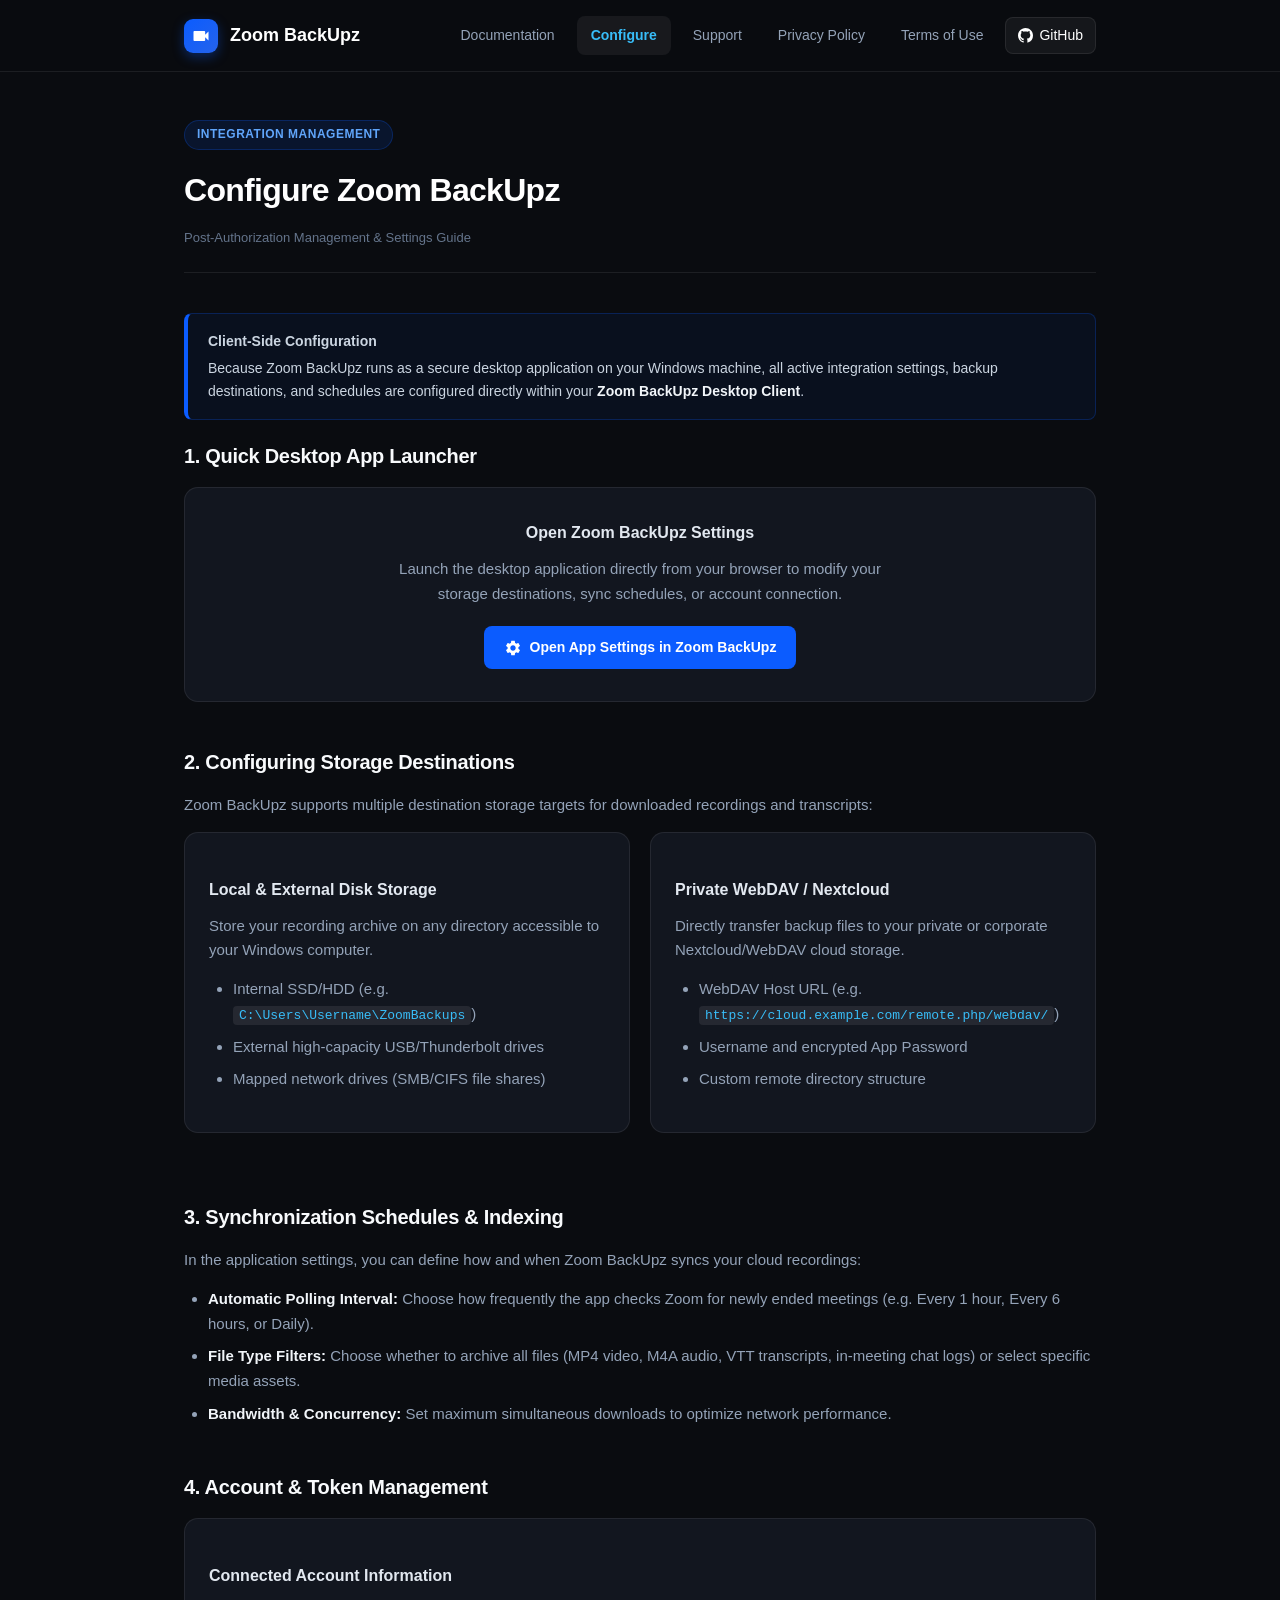
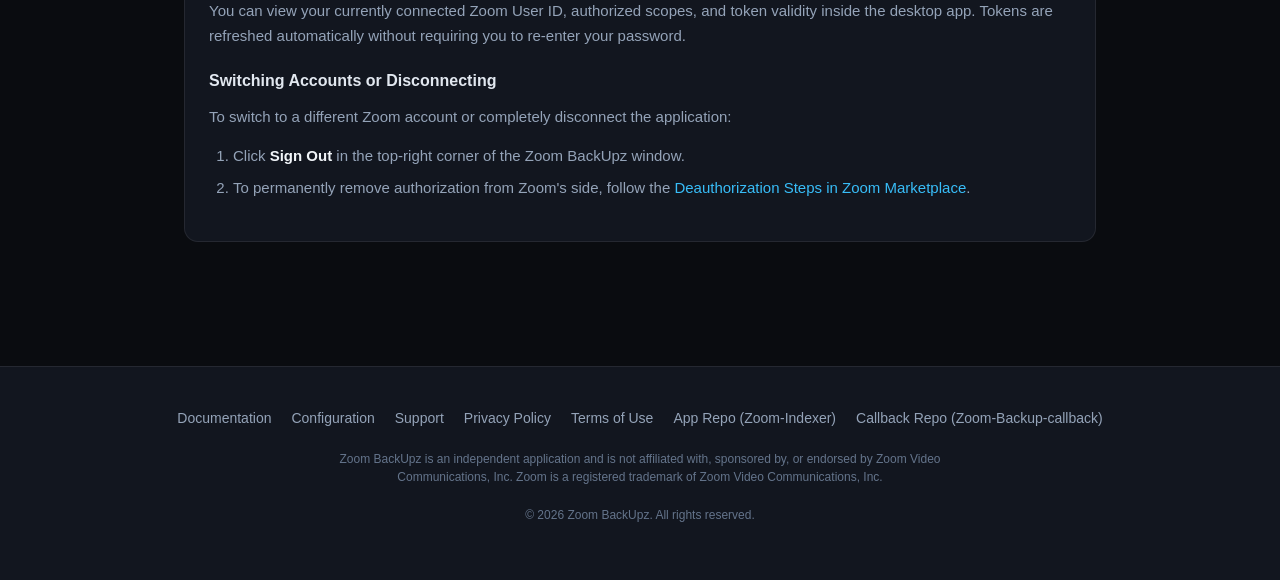
==== configure.html @ b67bf3a8 "Add production-ready Zoom Marketplace compliance pages and cross-link with main Zoom-Indexer repo" ====
<!DOCTYPE html>
<html lang="en">
<head>
  <meta charset="UTF-8" />
  <meta name="viewport" content="width=device-width, initial-scale=1.0" />
  <title>Configure Integration — Zoom BackUpz</title>
  <link rel="stylesheet" href="/style.css" />
</head>
<body>
  <header>
    <div class="header-container">
      <a href="/" class="brand">
        <div class="brand-icon">
          <svg viewBox="0 0 24 24"><path d="M17 10.5V7c0-.55-.45-1-1-1H4c-.55 0-1 .45-1 1v10c0 .55.45 1 1 1h12c.55 0 1-.45 1-1v-3.5l4 4v-11l-4 4z"/></svg>
        </div>
        <span>Zoom BackUpz</span>
      </a>
      <nav>
        <a href="/docs">Documentation</a>
        <a href="/configure" class="active">Configure</a>
        <a href="/support">Support</a>
        <a href="/privacy">Privacy Policy</a>
        <a href="/terms">Terms of Use</a>
        <a href="https://github.com/JTyrell/Zoom-Indexer" target="_blank" rel="noopener" class="github-link">
          <svg width="15" height="15" viewBox="0 0 24 24" fill="currentColor"><path d="M12 0C5.37 0 0 5.37 0 12c0 5.31 3.435 9.795 8.205 11.385.6.105.825-.255.825-.57 0-.285-.015-1.23-.015-2.235-3.015.555-3.795-.735-4.035-1.41-.135-.345-.72-1.41-1.23-1.695-.42-.225-1.02-.78-.015-.795.945-.015 1.62.87 1.845 1.23 1.08 1.815 2.805 1.305 3.495.99.105-.78.42-1.305.765-1.605-2.67-.3-5.46-1.335-5.46-5.925 0-1.305.465-2.385 1.23-3.225-.12-.3-.54-1.53.12-3.18 0 0 1.005-.315 3.3 1.23.96-.27 1.98-.405 3-.405s2.04.135 3 .405c2.295-1.56 3.3-1.23 3.3-1.23.66 1.65.24 2.88.12 3.18.765.84 1.23 1.905 1.23 3.225 0 4.605-2.805 5.625-5.475 5.925.435.375.81 1.095.81 2.22 0 1.605-.015 2.895-.015 3.3 0 .315.225.69.825.57A12.02 12.02 0 0024 12c0-6.63-5.37-12-12-12z"/></svg>
          GitHub
        </a>
      </nav>
    </div>
  </header>

  <main>
    <div class="page-header">
      <div class="badge">Integration Management</div>
      <h1>Configure Zoom BackUpz</h1>
      <div class="meta-date">Post-Authorization Management & Settings Guide</div>
    </div>

    <div class="callout">
      <p class="callout-title">Client-Side Configuration</p>
      <p>Because Zoom BackUpz runs as a secure desktop application on your Windows machine, all active integration settings, backup destinations, and schedules are configured directly within your <strong>Zoom BackUpz Desktop Client</strong>.</p>
    </div>

    <section>
      <h2>1. Quick Desktop App Launcher</h2>
      <div class="card" style="text-align: center; padding: 32px 24px;">
        <h3 style="margin-top: 0;">Open Zoom BackUpz Settings</h3>
        <p style="max-width: 520px; margin: 0 auto 20px;">Launch the desktop application directly from your browser to modify your storage destinations, sync schedules, or account connection.</p>
        <a href="zoombackup://settings" class="btn">
          <svg width="18" height="18" viewBox="0 0 24 24" fill="currentColor"><path d="M19.14 12.94c.04-.3.06-.61.06-.94 0-.32-.02-.64-.07-.94l2.03-1.58c.18-.14.23-.41.12-.61l-1.92-3.32c-.12-.22-.37-.29-.59-.22l-2.39.96c-.5-.38-1.03-.7-1.62-.94l-.36-2.54c-.04-.24-.24-.41-.48-.41h-3.84c-.24 0-.43.17-.47.41l-.36 2.54c-.59.24-1.13.57-1.62.94l-2.39-.96c-.22-.08-.47 0-.59.22L2.74 8.87c-.12.21-.08.47.12.61l2.03 1.58c-.05.3-.09.63-.09.94s.02.64.07.94l-2.03 1.58c-.18.14-.23.41-.12.61l1.92 3.32c.12.22.37.29.59.22l2.39-.96c.5.38 1.03.7 1.62.94l.36 2.54c.05.24.24.41.48.41h3.84c.24 0 .44-.17.47-.41l.36-2.54c.59-.24 1.13-.56 1.62-.94l2.39.96c.22.08.47 0 .59-.22l1.92-3.32c.12-.22.07-.47-.12-.61l-2.01-1.58zM12 15.6c-1.98 0-3.6-1.62-3.6-3.6s1.62-3.6 3.6-3.6 3.6 1.62 3.6 3.6-1.62 3.6-3.6 3.6z"/></svg>
          Open App Settings in Zoom BackUpz
        </a>
      </div>
    </section>

    <section>
      <h2>2. Configuring Storage Destinations</h2>
      <p>Zoom BackUpz supports multiple destination storage targets for downloaded recordings and transcripts:</p>

      <div class="grid-2">
        <div class="card">
          <h3>Local & External Disk Storage</h3>
          <p>Store your recording archive on any directory accessible to your Windows computer.</p>
          <ul>
            <li>Internal SSD/HDD (e.g. <code>C:\Users\Username\ZoomBackups</code>)</li>
            <li>External high-capacity USB/Thunderbolt drives</li>
            <li>Mapped network drives (SMB/CIFS file shares)</li>
          </ul>
        </div>

        <div class="card">
          <h3>Private WebDAV / Nextcloud</h3>
          <p>Directly transfer backup files to your private or corporate Nextcloud/WebDAV cloud storage.</p>
          <ul>
            <li>WebDAV Host URL (e.g. <code>https://cloud.example.com/remote.php/webdav/</code>)</li>
            <li>Username and encrypted App Password</li>
            <li>Custom remote directory structure</li>
          </ul>
        </div>
      </div>
    </section>

    <section>
      <h2>3. Synchronization Schedules & Indexing</h2>
      <p>In the application settings, you can define how and when Zoom BackUpz syncs your cloud recordings:</p>
      <ul>
        <li><strong>Automatic Polling Interval:</strong> Choose how frequently the app checks Zoom for newly ended meetings (e.g. Every 1 hour, Every 6 hours, or Daily).</li>
        <li><strong>File Type Filters:</strong> Choose whether to archive all files (MP4 video, M4A audio, VTT transcripts, in-meeting chat logs) or select specific media assets.</li>
        <li><strong>Bandwidth & Concurrency:</strong> Set maximum simultaneous downloads to optimize network performance.</li>
      </ul>
    </section>

    <section>
      <h2>4. Account & Token Management</h2>
      <div class="card">
        <h3>Connected Account Information</h3>
        <p>You can view your currently connected Zoom User ID, authorized scopes, and token validity inside the desktop app. Tokens are refreshed automatically without requiring you to re-enter your password.</p>

        <h3>Switching Accounts or Disconnecting</h3>
        <p>To switch to a different Zoom account or completely disconnect the application:</p>
        <ol>
          <li>Click <strong>Sign Out</strong> in the top-right corner of the Zoom BackUpz window.</li>
          <li>To permanently remove authorization from Zoom's side, follow the <a href="/docs#removing-the-app">Deauthorization Steps in Zoom Marketplace</a>.</li>
        </ol>
      </div>
    </section>
  </main>

  <footer>
    <div class="footer-container">
      <div class="footer-links">
        <a href="/docs">Documentation</a>
        <a href="/configure">Configuration</a>
        <a href="/support">Support</a>
        <a href="/privacy">Privacy Policy</a>
        <a href="/terms">Terms of Use</a>
        <a href="https://github.com/JTyrell/Zoom-Indexer" target="_blank" rel="noopener">App Repo (Zoom-Indexer)</a>
        <a href="https://github.com/JTyrell/Zoom-Backup-callback" target="_blank" rel="noopener">Callback Repo (Zoom-Backup-callback)</a>
      </div>
      <p class="footer-disclaimer">
        Zoom BackUpz is an independent application and is not affiliated with, sponsored by, or endorsed by Zoom Video Communications, Inc. Zoom is a registered trademark of Zoom Video Communications, Inc.
      </p>
      <p style="font-size: 12px; color: var(--text-muted);">© 2026 Zoom BackUpz. All rights reserved.</p>
    </div>
  </footer>
</body>
</html>
---- style.css ----
:root {
  --bg-primary: #0a0c10;
  --bg-secondary: #12161f;
  --bg-tertiary: #1a202c;
  --border-color: rgba(255, 255, 255, 0.08);
  --border-highlight: rgba(11, 92, 255, 0.3);
  --text-primary: #ffffff;
  --text-secondary: #94a3b8;
  --text-muted: #64748b;
  --accent: #0b5cff;
  --accent-hover: #1d4ed8;
  --accent-light: rgba(11, 92, 255, 0.12);
  --success: #10b981;
  --warning: #f59e0b;
  --card-radius: 14px;
  --max-width: 960px;
}

* {
  margin: 0;
  padding: 0;
  box-sizing: border-box;
}

body {
  font-family: -apple-system, BlinkMacSystemFont, 'Segoe UI', Roboto, Helvetica, Arial, sans-serif;
  background-color: var(--bg-primary);
  color: var(--text-primary);
  line-height: 1.65;
  font-size: 15px;
  min-height: 100vh;
  display: flex;
  flex-direction: column;
}

/* Header & Nav */
header {
  border-bottom: 1px solid var(--border-color);
  background: rgba(10, 12, 16, 0.85);
  backdrop-filter: blur(12px);
  position: sticky;
  top: 0;
  z-index: 100;
}

.header-container {
  max-width: var(--max-width);
  margin: 0 auto;
  padding: 16px 24px;
  display: flex;
  align-items: center;
  justify-content: space-between;
}

.brand {
  display: flex;
  align-items: center;
  gap: 12px;
  text-decoration: none;
  color: var(--text-primary);
  font-weight: 700;
  font-size: 18px;
}

.brand-icon {
  width: 34px;
  height: 34px;
  background: linear-gradient(135deg, #0b5cff, #2563eb);
  border-radius: 9px;
  display: flex;
  align-items: center;
  justify-content: center;
  box-shadow: 0 4px 12px rgba(11, 92, 255, 0.35);
}

.brand-icon svg {
  width: 20px;
  height: 20px;
  fill: #ffffff;
}

nav {
  display: flex;
  align-items: center;
  gap: 8px;
}

nav a {
  color: var(--text-secondary);
  text-decoration: none;
  font-size: 14px;
  font-weight: 500;
  padding: 8px 14px;
  border-radius: 8px;
  transition: all 0.2s ease;
}

nav a:hover, nav a.active {
  color: #ffffff;
  background: rgba(255, 255, 255, 0.06);
}

nav a.active {
  color: #38bdf8;
  font-weight: 600;
}

.github-link {
  display: inline-flex;
  align-items: center;
  gap: 6px;
  background: rgba(255, 255, 255, 0.05);
  border: 1px solid var(--border-color);
  color: var(--text-primary);
  padding: 6px 12px;
  border-radius: 8px;
}

.github-link:hover {
  background: rgba(255, 255, 255, 0.12);
  color: #fff;
  text-decoration: none;
}

/* Main Container */
main {
  flex: 1;
  max-width: var(--max-width);
  width: 100%;
  margin: 0 auto;
  padding: 48px 24px 80px;
}

.page-header {
  margin-bottom: 40px;
  border-bottom: 1px solid var(--border-color);
  padding-bottom: 24px;
}

.badge {
  display: inline-flex;
  align-items: center;
  gap: 6px;
  background: var(--accent-light);
  color: #60a5fa;
  font-size: 12px;
  font-weight: 600;
  padding: 4px 12px;
  border-radius: 20px;
  margin-bottom: 14px;
  border: 1px solid rgba(11, 92, 255, 0.25);
  text-transform: uppercase;
  letter-spacing: 0.5px;
}

h1 {
  font-size: 32px;
  font-weight: 700;
  letter-spacing: -0.7px;
  margin-bottom: 10px;
  color: #ffffff;
}

.meta-date {
  font-size: 13px;
  color: var(--text-muted);
}

/* Sections & Typography */
section {
  margin-bottom: 44px;
}

h2 {
  font-size: 20px;
  font-weight: 600;
  color: #f8fafc;
  margin-bottom: 14px;
  display: flex;
  align-items: center;
  gap: 10px;
  letter-spacing: -0.3px;
}

h3 {
  font-size: 16px;
  font-weight: 600;
  color: #e2e8f0;
  margin: 20px 0 10px;
}

p {
  color: var(--text-secondary);
  margin-bottom: 14px;
}

ul, ol {
  color: var(--text-secondary);
  margin-bottom: 16px;
  padding-left: 24px;
}

li {
  margin-bottom: 8px;
}

strong {
  color: #f1f5f9;
}

a {
  color: #38bdf8;
  text-decoration: none;
  transition: color 0.15s;
}

a:hover {
  text-decoration: underline;
}

/* Callout & Cards */
.card {
  background: var(--bg-secondary);
  border: 1px solid var(--border-color);
  border-radius: var(--card-radius);
  padding: 24px;
  margin-bottom: 24px;
}

.callout {
  background: rgba(11, 92, 255, 0.06);
  border: 1px solid rgba(11, 92, 255, 0.25);
  border-left: 4px solid var(--accent);
  border-radius: 8px;
  padding: 16px 20px;
  margin: 20px 0;
}

.callout p {
  margin: 0;
  color: #cbd5e1;
  font-size: 14px;
}

.callout-title {
  font-weight: 600;
  color: #ffffff;
  margin-bottom: 4px !important;
}

.grid-2 {
  display: grid;
  grid-template-columns: 1fr 1fr;
  gap: 20px;
}

@media (max-width: 720px) {
  .grid-2 {
    grid-template-columns: 1fr;
  }
  .header-container {
    flex-direction: column;
    gap: 14px;
  }
  nav {
    flex-wrap: wrap;
    justify-content: center;
  }
}

/* Step cards */
.step-card {
  background: var(--bg-secondary);
  border: 1px solid var(--border-color);
  border-radius: var(--card-radius);
  padding: 24px;
  margin-bottom: 20px;
  display: flex;
  gap: 20px;
}

.step-number {
  width: 36px;
  height: 36px;
  border-radius: 50%;
  background: var(--accent);
  color: white;
  display: flex;
  align-items: center;
  justify-content: center;
  font-weight: 700;
  font-size: 15px;
  flex-shrink: 0;
}

.step-content {
  flex: 1;
}

.step-content h3 {
  margin-top: 0;
  margin-bottom: 8px;
}

/* Buttons */
.btn {
  display: inline-flex;
  align-items: center;
  gap: 8px;
  background: var(--accent);
  color: #ffffff;
  padding: 10px 20px;
  border-radius: 8px;
  font-weight: 600;
  font-size: 14px;
  border: none;
  cursor: pointer;
  text-decoration: none;
  transition: background 0.2s;
}

.btn:hover {
  background: var(--accent-hover);
  text-decoration: none;
}

.btn-outline {
  background: transparent;
  border: 1px solid var(--border-color);
  color: var(--text-primary);
}

.btn-outline:hover {
  background: rgba(255, 255, 255, 0.06);
}

/* Code styling */
code {
  font-family: ui-monospace, SFMono-Regular, Menlo, Monaco, Consolas, monospace;
  font-size: 13px;
  background: rgba(255, 255, 255, 0.08);
  padding: 2px 6px;
  border-radius: 4px;
  color: #38bdf8;
}

/* Footer */
footer {
  border-top: 1px solid var(--border-color);
  background: var(--bg-secondary);
  padding: 40px 24px;
  margin-top: auto;
}

.footer-container {
  max-width: var(--max-width);
  margin: 0 auto;
  display: flex;
  flex-direction: column;
  gap: 20px;
  text-align: center;
}

.footer-links {
  display: flex;
  justify-content: center;
  flex-wrap: wrap;
  gap: 20px;
}

.footer-links a {
  color: var(--text-secondary);
  font-size: 14px;
}

.footer-links a:hover {
  color: #ffffff;
}

.footer-disclaimer {
  font-size: 12px;
  color: var(--text-muted);
  max-width: 680px;
  margin: 0 auto;
  line-height: 1.5;
}
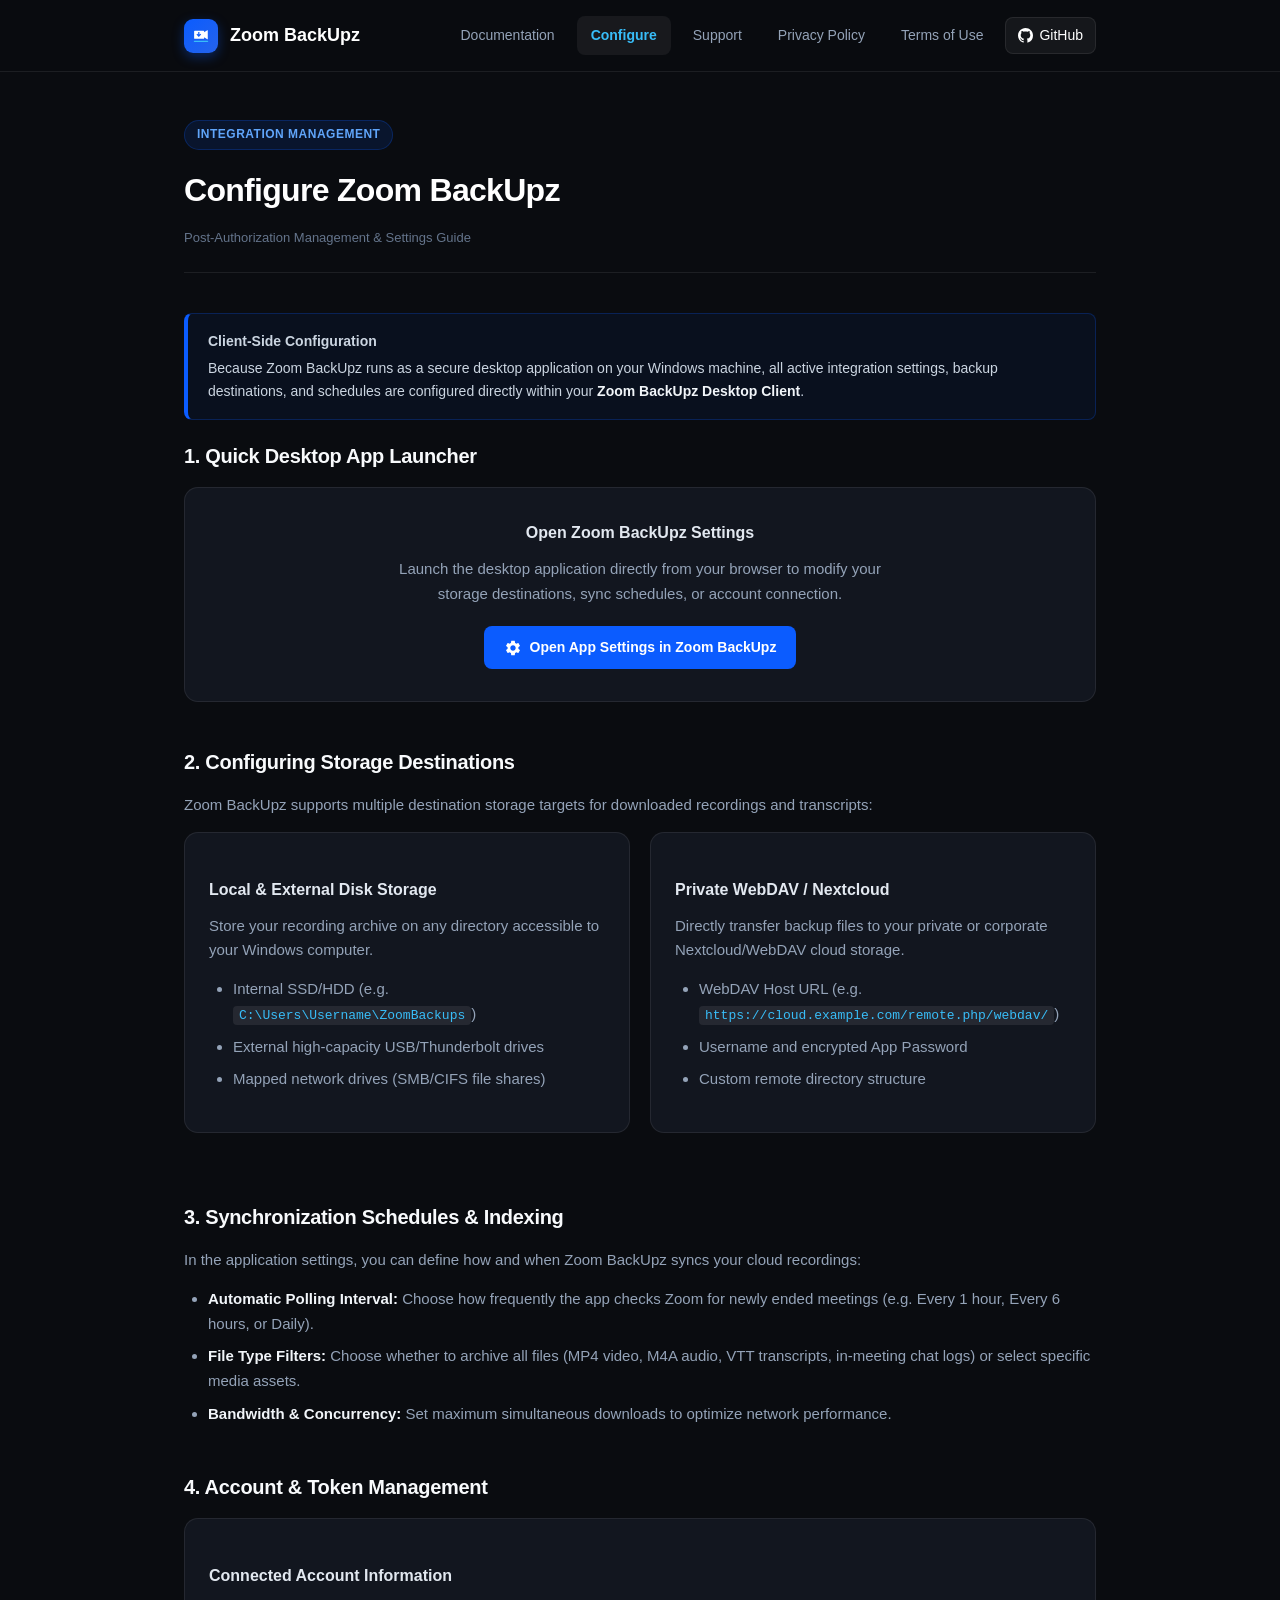
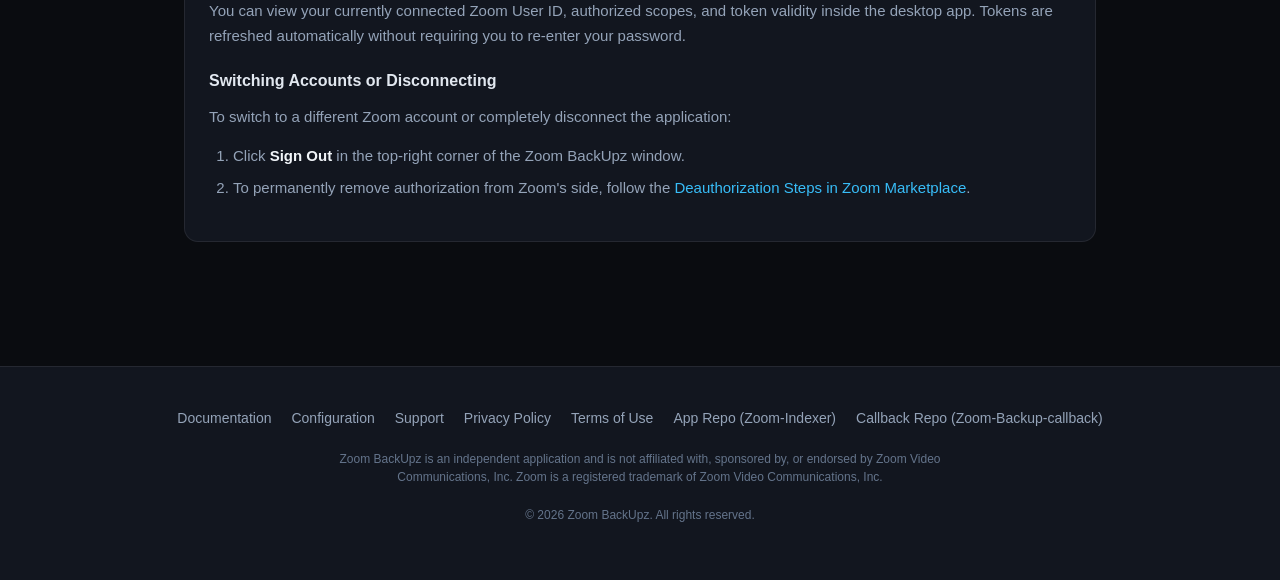
==== commit efaccc0c: "Update logo to hybrid Zoom camera and download icon" ====
--- a/configure.html
+++ b/configure.html
@@ -4,6 +4,7 @@
   <meta charset="UTF-8" />
   <meta name="viewport" content="width=device-width, initial-scale=1.0" />
   <title>Configure Integration — Zoom BackUpz</title>
+  <link rel="icon" type="image/svg+xml" href="/favicon.svg" />
   <link rel="stylesheet" href="/style.css" />
 </head>
 <body>
@@ -11,7 +12,10 @@
     <div class="header-container">
       <a href="/" class="brand">
         <div class="brand-icon">
-          <svg viewBox="0 0 24 24"><path d="M17 10.5V7c0-.55-.45-1-1-1H4c-.55 0-1 .45-1 1v10c0 .55.45 1 1 1h12c.55 0 1-.45 1-1v-3.5l4 4v-11l-4 4z"/></svg>
+          <svg viewBox="0 0 32 32" width="22" height="22" fill="none">
+            <path fill-rule="evenodd" clip-rule="evenodd" d="M20 7.5c.55 0 1 .45 1 1v1.6l5-3.3c.36-.24.84.02.84.45v13.5c0 .43-.48.69-.84.45l-5-3.3V19.5c0 .55-.45 1-1 1H6c-.55 0-1-.45-1-1V8.5c0-.55.45-1 1-1h14zm-7.5 10l-3.8-3.8 1.4-1.4 1.4 1.4V9.5h2v4.2l1.4-1.4 1.4 1.4-3.8 3.8z" fill="#FFFFFF"/>
+            <path d="M5.5 24.5h21" stroke="#38BDF8" stroke-width="2.2" stroke-linecap="round"/>
+          </svg>
         </div>
         <span>Zoom BackUpz</span>
       </a>
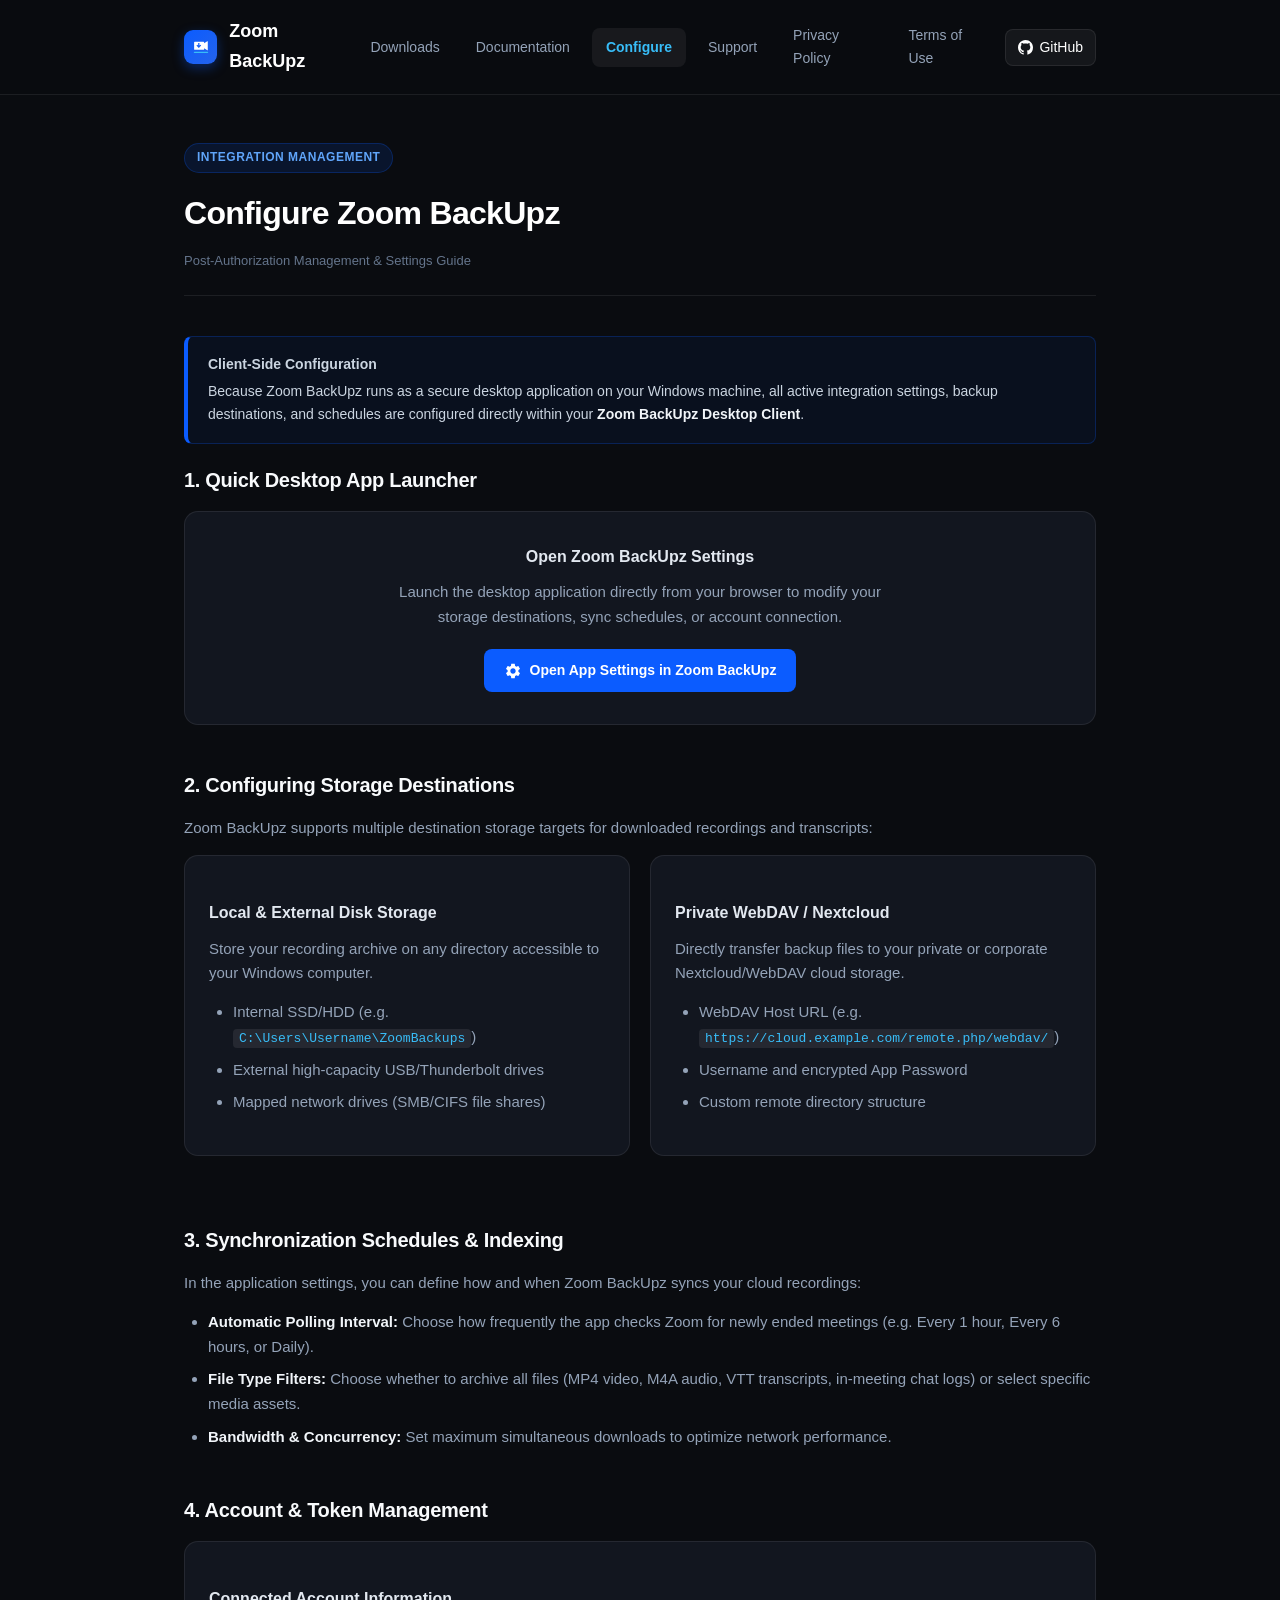
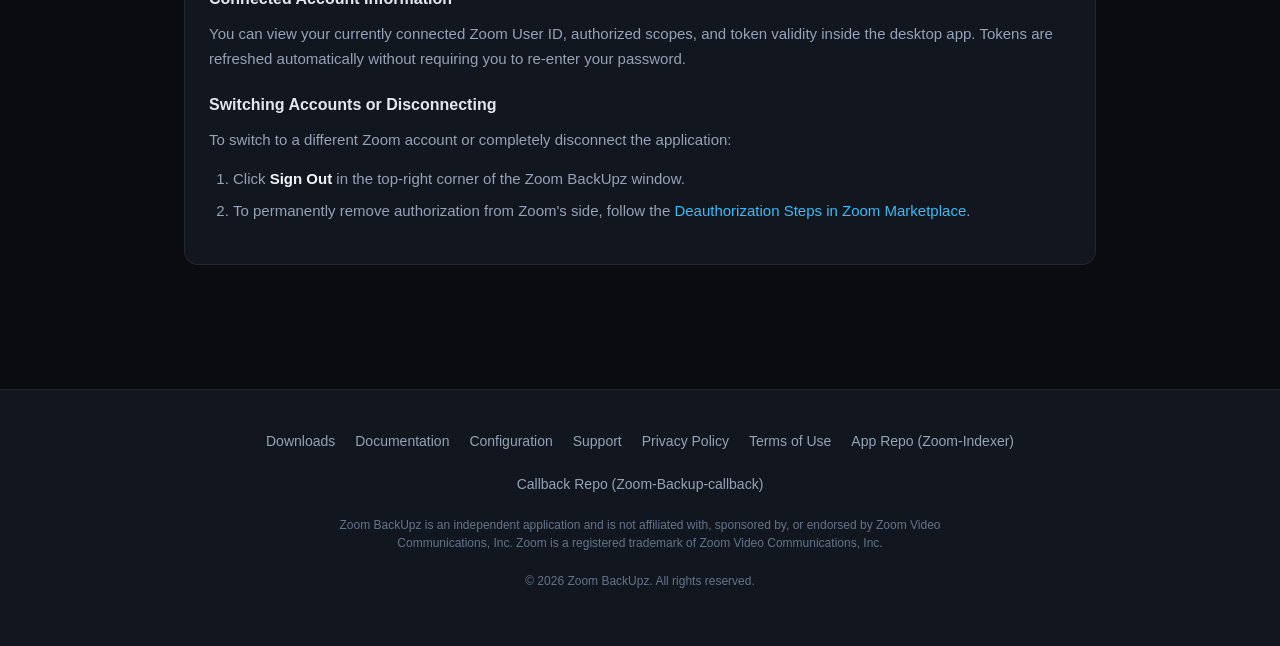
==== commit 106bc668: "Add official downloads page and release links for Windows and Linux" ====
--- a/configure.html
+++ b/configure.html
@@ -1,6 +1,7 @@
 <!DOCTYPE html>
 <html lang="en">
 <head>
+  <meta name="zoom-domain-verification" content="ZOOM_verify_c60ad54d856440309299946bdbf1e6b2" />
   <meta charset="UTF-8" />
   <meta name="viewport" content="width=device-width, initial-scale=1.0" />
   <title>Configure Integration — Zoom BackUpz</title>
@@ -20,6 +21,7 @@
         <span>Zoom BackUpz</span>
       </a>
       <nav>
+        <a href="/downloads">Downloads</a>
         <a href="/docs">Documentation</a>
         <a href="/configure" class="active">Configure</a>
         <a href="/support">Support</a>
@@ -113,6 +115,7 @@
   <footer>
     <div class="footer-container">
       <div class="footer-links">
+        <a href="/downloads">Downloads</a>
         <a href="/docs">Documentation</a>
         <a href="/configure">Configuration</a>
         <a href="/support">Support</a>
